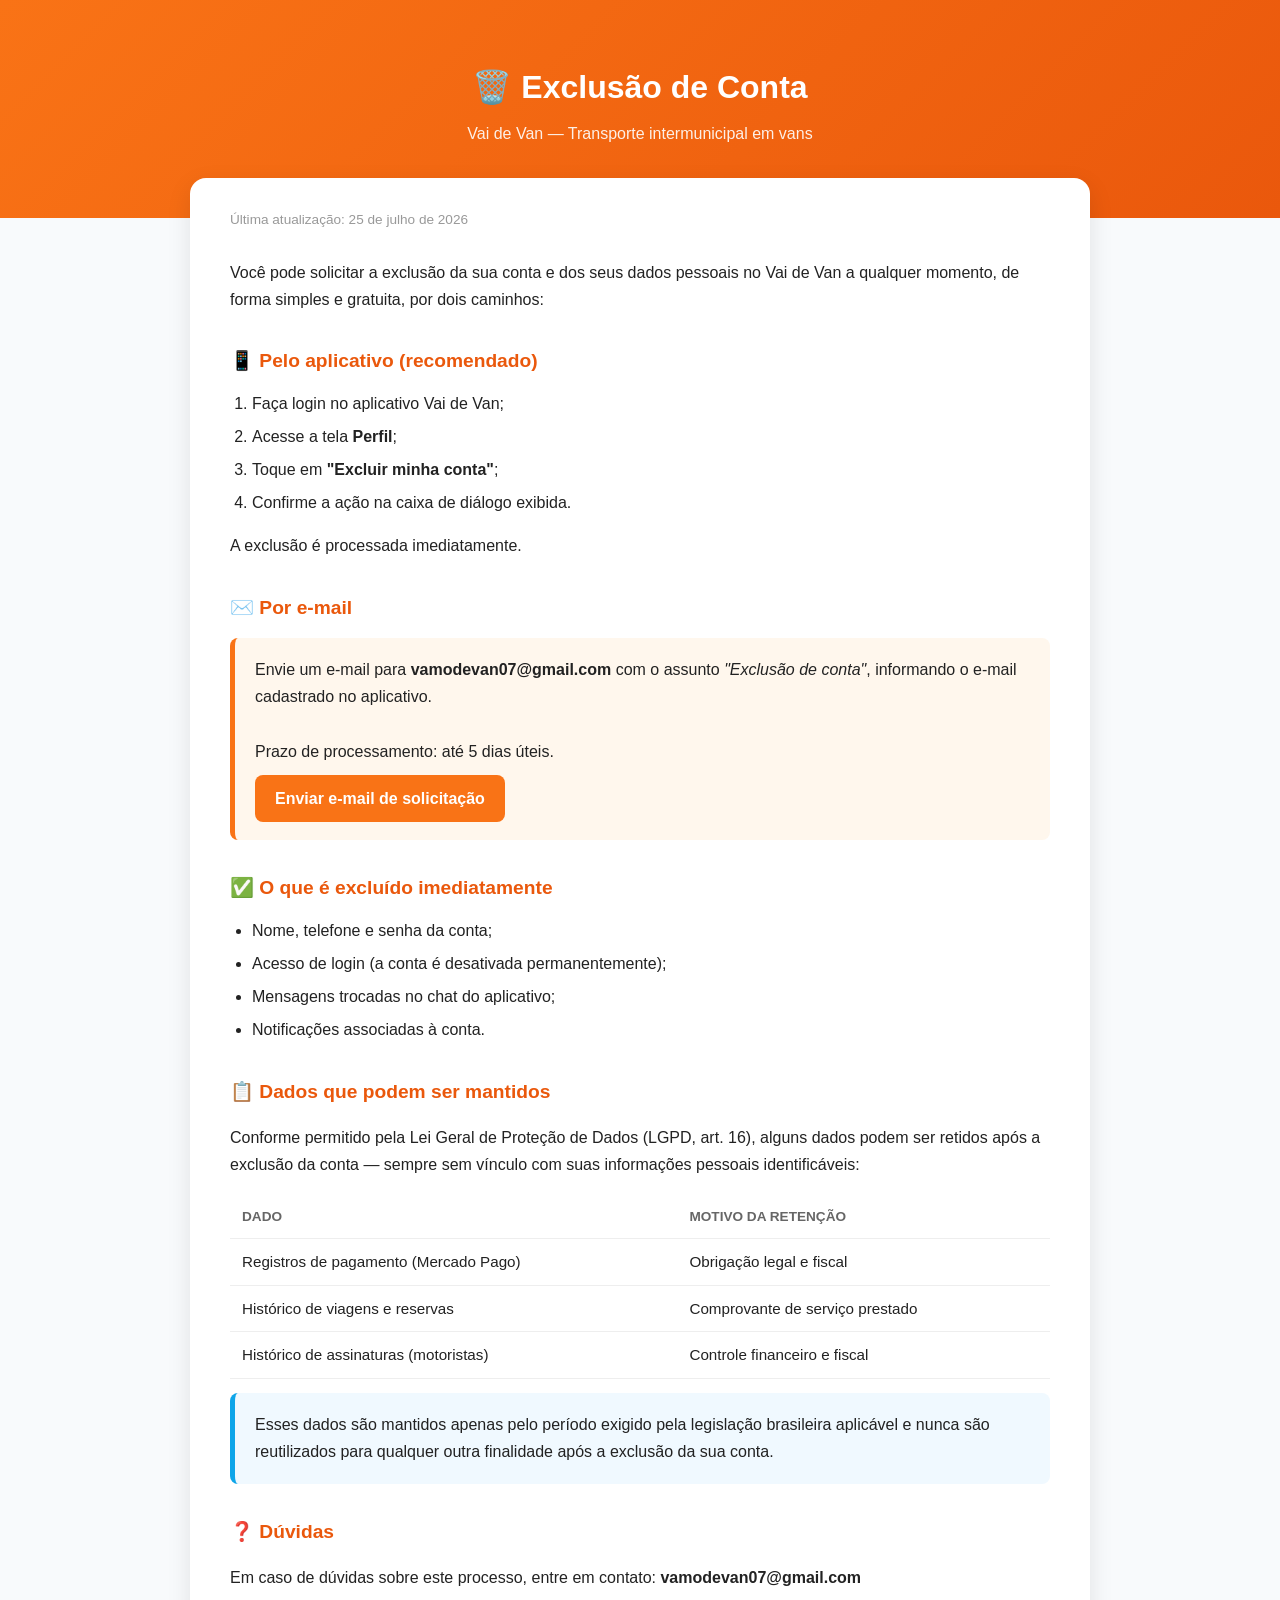
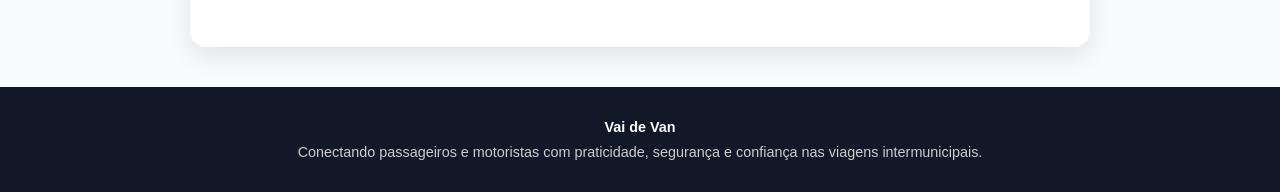
==== delete-account.html @ 592dca37 "adiciona pagina de exclusao de conta" ====
<!DOCTYPE html>
<html lang="pt-BR">
<head>
<meta charset="UTF-8">
<meta name="viewport" content="width=device-width, initial-scale=1">
<title>Exclusão de Conta - Vai de Van</title>
<style>
  * { box-sizing: border-box; }
  body {
    margin: 0;
    font-family: -apple-system, Segoe UI, Roboto, Arial, sans-serif;
    background: #f8fafc;
    color: #222;
    line-height: 1.7;
  }
  header {
    background: linear-gradient(135deg, #f97316, #ea580c);
    color: #fff;
    padding: 60px 20px 70px;
    text-align: center;
  }
  header h1 { margin: 0 0 6px; font-size: 2em; }
  header p { margin: 0; opacity: 0.9; font-size: 1em; }
  .c {
    max-width: 900px;
    margin: -40px auto 40px;
    background: #fff;
    padding: 40px;
    border-radius: 16px;
    box-shadow: 0 8px 24px rgba(0,0,0,.1);
  }
  .updated { color: #999; font-size: 0.85em; margin-top: -10px; margin-bottom: 28px; }
  h2 { color: #ea580c; font-size: 1.2em; margin-top: 32px; margin-bottom: 12px; }
  ol, ul { padding-left: 22px; margin: 10px 0; }
  li { margin-bottom: 6px; }
  .box {
    background: #fff7ed;
    border-left: 5px solid #f97316;
    padding: 18px 20px;
    border-radius: 8px;
    margin: 14px 0;
  }
  .info-box {
    background: #f0f9ff;
    border-left: 5px solid #0ea5e9;
    padding: 18px 20px;
    border-radius: 8px;
    margin: 14px 0;
  }
  .btn {
    display: inline-block;
    background: #f97316;
    color: #fff;
    padding: 10px 20px;
    border-radius: 8px;
    text-decoration: none;
    font-weight: 600;
    margin-top: 10px;
    transition: background 0.2s;
  }
  .btn:hover { background: #ea580c; }
  table { width: 100%; border-collapse: collapse; margin: 14px 0; }
  th, td { text-align: left; padding: 10px 12px; border-bottom: 1px solid #eee; font-size: 0.95em; }
  th { color: #666; font-weight: 600; font-size: 0.85em; text-transform: uppercase; }
  footer { text-align: center; background: #111827; color: #ccc; padding: 28px 20px; font-size: 0.9em; }
  footer strong { color: #fff; }
</style>
</head>
<body>

<header>
  <h1>🗑️ Exclusão de Conta</h1>
  <p>Vai de Van — Transporte intermunicipal em vans</p>
</header>

<div class="c">
  <p class="updated">Última atualização: 25 de julho de 2026</p>

  <p>Você pode solicitar a exclusão da sua conta e dos seus dados pessoais no Vai de Van a qualquer momento, de forma simples e gratuita, por dois caminhos:</p>

  <h2>📱 Pelo aplicativo (recomendado)</h2>
  <ol>
    <li>Faça login no aplicativo Vai de Van;</li>
    <li>Acesse a tela <strong>Perfil</strong>;</li>
    <li>Toque em <strong>"Excluir minha conta"</strong>;</li>
    <li>Confirme a ação na caixa de diálogo exibida.</li>
  </ol>
  <p>A exclusão é processada imediatamente.</p>

  <h2>✉️ Por e-mail</h2>
  <div class="box">
    Envie um e-mail para <strong>vamodevan07@gmail.com</strong> com o assunto <em>"Exclusão de conta"</em>, informando o e-mail cadastrado no aplicativo.
    <br><br>
    Prazo de processamento: até 5 dias úteis.
    <br>
    <a class="btn" href="mailto:vamodevan07@gmail.com?subject=Exclus%C3%A3o%20de%20conta&amp;body=Ol%C3%A1%2C%0D%0A%0D%0AGostaria%20de%20solicitar%20a%20exclus%C3%A3o%20da%20minha%20conta%20no%20aplicativo%20Vai%20de%20Van.%0D%0A%0D%0AE-mail%20cadastrado%20no%20aplicativo%3A%20%5Binforme%20aqui%20o%20e-mail%20usado%20no%20cadastro%5D%0D%0A%0D%0AAguardo%20a%20confirma%C3%A7%C3%A3o%20da%20exclus%C3%A3o.%0D%0A%0D%0AAtenciosamente%2C">Enviar e-mail de solicitação</a>
  </div>

  <h2>✅ O que é excluído imediatamente</h2>
  <ul>
    <li>Nome, telefone e senha da conta;</li>
    <li>Acesso de login (a conta é desativada permanentemente);</li>
    <li>Mensagens trocadas no chat do aplicativo;</li>
    <li>Notificações associadas à conta.</li>
  </ul>

  <h2>📋 Dados que podem ser mantidos</h2>
  <p>Conforme permitido pela Lei Geral de Proteção de Dados (LGPD, art. 16), alguns dados podem ser retidos após a exclusão da conta — sempre sem vínculo com suas informações pessoais identificáveis:</p>

  <table>
    <tr><th>Dado</th><th>Motivo da retenção</th></tr>
    <tr><td>Registros de pagamento (Mercado Pago)</td><td>Obrigação legal e fiscal</td></tr>
    <tr><td>Histórico de viagens e reservas</td><td>Comprovante de serviço prestado</td></tr>
    <tr><td>Histórico de assinaturas (motoristas)</td><td>Controle financeiro e fiscal</td></tr>
  </table>

  <div class="info-box">
    Esses dados são mantidos apenas pelo período exigido pela legislação brasileira aplicável e nunca são reutilizados para qualquer outra finalidade após a exclusão da sua conta.
  </div>

  <h2>❓ Dúvidas</h2>
  <p>Em caso de dúvidas sobre este processo, entre em contato: <strong>vamodevan07@gmail.com</strong></p>
</div>

<footer>
  <strong>Vai de Van</strong><br>
  Conectando passageiros e motoristas com praticidade, segurança e confiança nas viagens intermunicipais.
</footer>

</body>
</html>
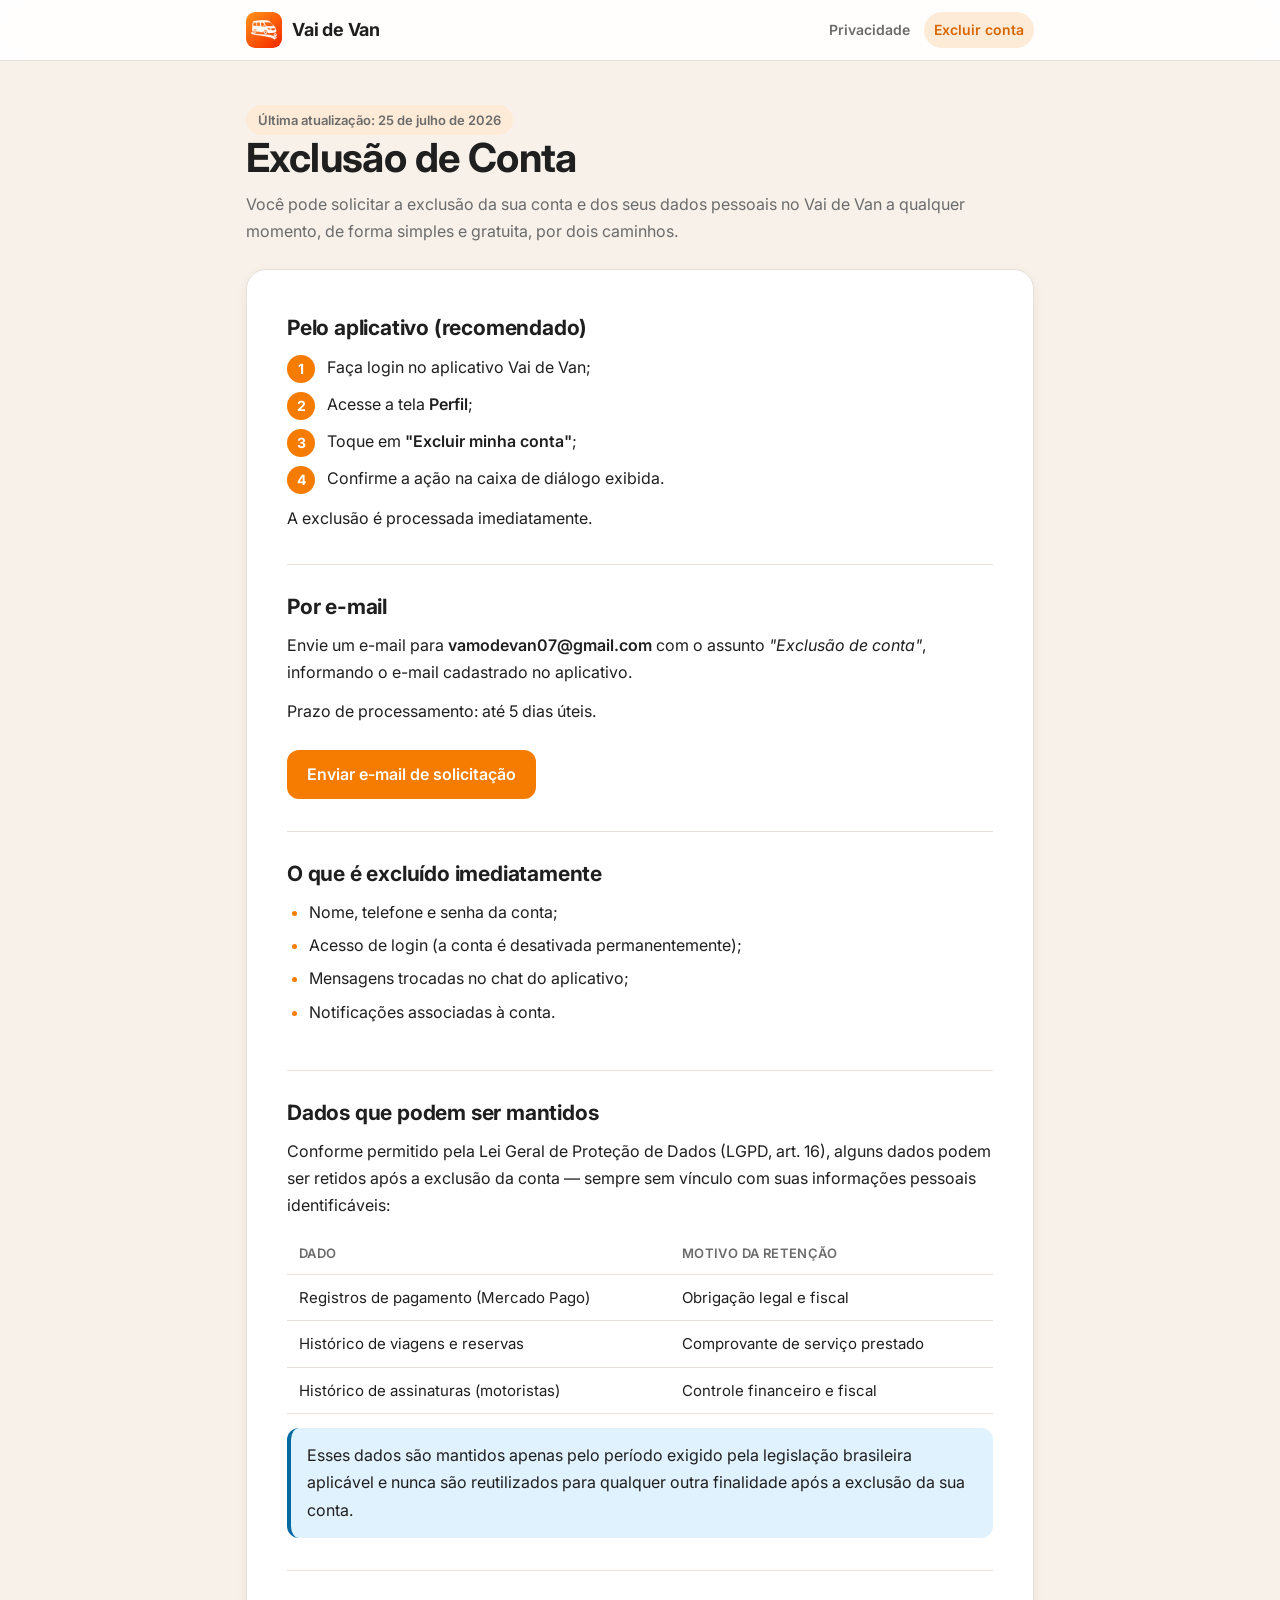
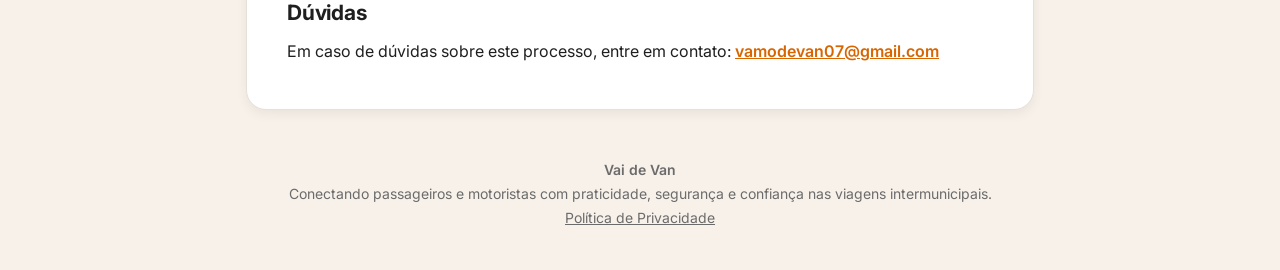
==== commit 13d0a7b8: "Redesenha política de privacidade e exclusão de conta com a identidade do app Mesmas cores do app (l" ====
--- a/delete-account.html
+++ b/delete-account.html
@@ -3,129 +3,77 @@
 <head>
 <meta charset="UTF-8">
 <meta name="viewport" content="width=device-width, initial-scale=1">
+<meta name="theme-color" content="#F57C00">
 <title>Exclusão de Conta - Vai de Van</title>
-<style>
-  * { box-sizing: border-box; }
-  body {
-    margin: 0;
-    font-family: -apple-system, Segoe UI, Roboto, Arial, sans-serif;
-    background: #f8fafc;
-    color: #222;
-    line-height: 1.7;
-  }
-  header {
-    background: linear-gradient(135deg, #f97316, #ea580c);
-    color: #fff;
-    padding: 60px 20px 70px;
-    text-align: center;
-  }
-  header h1 { margin: 0 0 6px; font-size: 2em; }
-  header p { margin: 0; opacity: 0.9; font-size: 1em; }
-  .c {
-    max-width: 900px;
-    margin: -40px auto 40px;
-    background: #fff;
-    padding: 40px;
-    border-radius: 16px;
-    box-shadow: 0 8px 24px rgba(0,0,0,.1);
-  }
-  .updated { color: #999; font-size: 0.85em; margin-top: -10px; margin-bottom: 28px; }
-  h2 { color: #ea580c; font-size: 1.2em; margin-top: 32px; margin-bottom: 12px; }
-  ol, ul { padding-left: 22px; margin: 10px 0; }
-  li { margin-bottom: 6px; }
-  .box {
-    background: #fff7ed;
-    border-left: 5px solid #f97316;
-    padding: 18px 20px;
-    border-radius: 8px;
-    margin: 14px 0;
-  }
-  .info-box {
-    background: #f0f9ff;
-    border-left: 5px solid #0ea5e9;
-    padding: 18px 20px;
-    border-radius: 8px;
-    margin: 14px 0;
-  }
-  .btn {
-    display: inline-block;
-    background: #f97316;
-    color: #fff;
-    padding: 10px 20px;
-    border-radius: 8px;
-    text-decoration: none;
-    font-weight: 600;
-    margin-top: 10px;
-    transition: background 0.2s;
-  }
-  .btn:hover { background: #ea580c; }
-  table { width: 100%; border-collapse: collapse; margin: 14px 0; }
-  th, td { text-align: left; padding: 10px 12px; border-bottom: 1px solid #eee; font-size: 0.95em; }
-  th { color: #666; font-weight: 600; font-size: 0.85em; text-transform: uppercase; }
-  footer { text-align: center; background: #111827; color: #ccc; padding: 28px 20px; font-size: 0.9em; }
-  footer strong { color: #fff; }
-</style>
+<link rel="icon" href="logo.png">
+<link rel="preconnect" href="https://fonts.googleapis.com"><link rel="preconnect" href="https://fonts.gstatic.com" crossorigin>
+<link href="https://fonts.googleapis.com/css2?family=Inter:wght@400;500;600;700&display=swap" rel="stylesheet">
+<link rel="stylesheet" href="style.css?v=2">
 </head>
 <body>
 
-<header>
-  <h1>🗑️ Exclusão de Conta</h1>
-  <p>Vai de Van — Transporte intermunicipal em vans</p>
-</header>
+<header class="topbar"><div class="inner">
+  <a class="brand" href="./"><img src="logo.png" alt="" width="36" height="36"><span>Vai de Van</span></a>
+  <nav><a href="./">Privacidade</a><a href="delete-account.html" aria-current="page">Excluir conta</a></nav>
+</div></header>
 
-<div class="c">
-  <p class="updated">Última atualização: 25 de julho de 2026</p>
-
-  <p>Você pode solicitar a exclusão da sua conta e dos seus dados pessoais no Vai de Van a qualquer momento, de forma simples e gratuita, por dois caminhos:</p>
-
-  <h2>📱 Pelo aplicativo (recomendado)</h2>
-  <ol>
-    <li>Faça login no aplicativo Vai de Van;</li>
-    <li>Acesse a tela <strong>Perfil</strong>;</li>
-    <li>Toque em <strong>"Excluir minha conta"</strong>;</li>
-    <li>Confirme a ação na caixa de diálogo exibida.</li>
-  </ol>
-  <p>A exclusão é processada imediatamente.</p>
-
-  <h2>✉️ Por e-mail</h2>
-  <div class="box">
-    Envie um e-mail para <strong>vamodevan07@gmail.com</strong> com o assunto <em>"Exclusão de conta"</em>, informando o e-mail cadastrado no aplicativo.
-    <br><br>
-    Prazo de processamento: até 5 dias úteis.
-    <br>
-    <a class="btn" href="mailto:vamodevan07@gmail.com?subject=Exclus%C3%A3o%20de%20conta&amp;body=Ol%C3%A1%2C%0D%0A%0D%0AGostaria%20de%20solicitar%20a%20exclus%C3%A3o%20da%20minha%20conta%20no%20aplicativo%20Vai%20de%20Van.%0D%0A%0D%0AE-mail%20cadastrado%20no%20aplicativo%3A%20%5Binforme%20aqui%20o%20e-mail%20usado%20no%20cadastro%5D%0D%0A%0D%0AAguardo%20a%20confirma%C3%A7%C3%A3o%20da%20exclus%C3%A3o.%0D%0A%0D%0AAtenciosamente%2C">Enviar e-mail de solicitação</a>
-  </div>
-
-  <h2>✅ O que é excluído imediatamente</h2>
-  <ul>
-    <li>Nome, telefone e senha da conta;</li>
-    <li>Acesso de login (a conta é desativada permanentemente);</li>
-    <li>Mensagens trocadas no chat do aplicativo;</li>
-    <li>Notificações associadas à conta.</li>
-  </ul>
-
-  <h2>📋 Dados que podem ser mantidos</h2>
-  <p>Conforme permitido pela Lei Geral de Proteção de Dados (LGPD, art. 16), alguns dados podem ser retidos após a exclusão da conta — sempre sem vínculo com suas informações pessoais identificáveis:</p>
-
-  <table>
-    <tr><th>Dado</th><th>Motivo da retenção</th></tr>
-    <tr><td>Registros de pagamento (Mercado Pago)</td><td>Obrigação legal e fiscal</td></tr>
-    <tr><td>Histórico de viagens e reservas</td><td>Comprovante de serviço prestado</td></tr>
-    <tr><td>Histórico de assinaturas (motoristas)</td><td>Controle financeiro e fiscal</td></tr>
-  </table>
-
-  <div class="info-box">
-    Esses dados são mantidos apenas pelo período exigido pela legislação brasileira aplicável e nunca são reutilizados para qualquer outra finalidade após a exclusão da sua conta.
-  </div>
-
-  <h2>❓ Dúvidas</h2>
-  <p>Em caso de dúvidas sobre este processo, entre em contato: <strong>vamodevan07@gmail.com</strong></p>
+<div class="hero">
+  <p class="eyebrow">Última atualização: 25 de julho de 2026</p>
+  <h1>Exclusão de Conta</h1>
+  <p>Você pode solicitar a exclusão da sua conta e dos seus dados pessoais no Vai de Van a qualquer momento, de forma simples e gratuita, por dois caminhos.</p>
 </div>
 
-<footer>
-  <strong>Vai de Van</strong><br>
-  Conectando passageiros e motoristas com praticidade, segurança e confiança nas viagens intermunicipais.
-</footer>
+<main>
+  <div class="card">
+    <section>
+      <h2>Pelo aplicativo (recomendado)</h2>
+      <ol class="steps">
+        <li>Faça login no aplicativo Vai de Van;</li>
+        <li>Acesse a tela <strong>Perfil</strong>;</li>
+        <li>Toque em <strong>"Excluir minha conta"</strong>;</li>
+        <li>Confirme a ação na caixa de diálogo exibida.</li>
+      </ol>
+      <p>A exclusão é processada imediatamente.</p>
+    </section>
 
+    <section>
+      <h2>Por e-mail</h2>
+      <p>Envie um e-mail para <strong>vamodevan07@gmail.com</strong> com o assunto <em>"Exclusão de conta"</em>, informando o e-mail cadastrado no aplicativo.</p>
+      <p>Prazo de processamento: até 5 dias úteis.</p>
+      <a class="btn" href="mailto:vamodevan07@gmail.com?subject=Exclus%C3%A3o%20de%20conta&amp;body=Ol%C3%A1%2C%0D%0A%0D%0AGostaria%20de%20solicitar%20a%20exclus%C3%A3o%20da%20minha%20conta%20no%20aplicativo%20Vai%20de%20Van.%0D%0A%0D%0AE-mail%20cadastrado%20no%20aplicativo%3A%20%5Binforme%20aqui%20o%20e-mail%20usado%20no%20cadastro%5D%0D%0A%0D%0AAguardo%20a%20confirma%C3%A7%C3%A3o%20da%20exclus%C3%A3o.%0D%0A%0D%0AAtenciosamente%2C">Enviar e-mail de solicitação</a>
+    </section>
+
+    <section>
+      <h2>O que é excluído imediatamente</h2>
+      <ul>
+        <li>Nome, telefone e senha da conta;</li>
+        <li>Acesso de login (a conta é desativada permanentemente);</li>
+        <li>Mensagens trocadas no chat do aplicativo;</li>
+        <li>Notificações associadas à conta.</li>
+      </ul>
+    </section>
+
+    <section>
+      <h2>Dados que podem ser mantidos</h2>
+      <p>Conforme permitido pela Lei Geral de Proteção de Dados (LGPD, art. 16), alguns dados podem ser retidos após a exclusão da conta — sempre sem vínculo com suas informações pessoais identificáveis:</p>
+      <div class="table-wrap">
+        <table>
+          <tr><th>Dado</th><th>Motivo da retenção</th></tr>
+          <tr><td>Registros de pagamento (Mercado Pago)</td><td>Obrigação legal e fiscal</td></tr>
+          <tr><td>Histórico de viagens e reservas</td><td>Comprovante de serviço prestado</td></tr>
+          <tr><td>Histórico de assinaturas (motoristas)</td><td>Controle financeiro e fiscal</td></tr>
+        </table>
+      </div>
+      <div class="note info">Esses dados são mantidos apenas pelo período exigido pela legislação brasileira aplicável e nunca são reutilizados para qualquer outra finalidade após a exclusão da sua conta.</div>
+    </section>
+
+    <section>
+      <h2>Dúvidas</h2>
+      <p>Em caso de dúvidas sobre este processo, entre em contato: <a href="mailto:vamodevan07@gmail.com"><strong>vamodevan07@gmail.com</strong></a></p>
+    </section>
+  </div>
+</main>
+
+<footer><strong>Vai de Van</strong><br>Conectando passageiros e motoristas com praticidade, segurança e confiança nas viagens intermunicipais.<br><a href="./">Política de Privacidade</a></footer>
 </body>
 </html>
--- a/style.css
+++ b/style.css
@@ -0,0 +1,133 @@
+/* Identidade do app Vai de Van (mesmas cores do tema do app e dos e-mails). */
+:root {
+  --primary: #F57C00;
+  --primary-dark: #D86500;
+  --primary-soft: #FDEBD7;
+  --bg: #F7F1EA;
+  --surface: #FFFFFF;
+  --text: #1F1F1F;
+  --muted: #6B6B6B;
+  --border: #E7E0D8;
+  --info: #0369A1;
+  --info-soft: #E0F2FE;
+}
+
+* { box-sizing: border-box; }
+html { scroll-behavior: smooth; scroll-padding-top: 84px; -webkit-text-size-adjust: 100%; }
+body {
+  margin: 0;
+  background: var(--bg);
+  color: var(--text);
+  font-family: Inter, system-ui, -apple-system, "Segoe UI", Roboto, Arial, sans-serif;
+  font-size: 16px;
+  line-height: 1.7;
+}
+
+/* Barra superior */
+.topbar {
+  position: sticky; top: 0; z-index: 10;
+  background: rgba(255, 255, 255, .92);
+  backdrop-filter: saturate(1.4) blur(8px);
+  -webkit-backdrop-filter: saturate(1.4) blur(8px);
+  border-bottom: 1px solid var(--border);
+}
+.topbar .inner {
+  max-width: 820px; margin: 0 auto; padding: 12px 16px;
+  display: flex; align-items: center; justify-content: space-between; gap: 12px;
+}
+.brand { display: flex; align-items: center; gap: 10px; color: var(--text); text-decoration: none; }
+.brand img { width: 36px; height: 36px; border-radius: 9px; }
+.brand span { font-weight: 700; font-size: 18px; letter-spacing: -.2px; }
+.topbar nav { display: flex; gap: 4px; }
+.topbar nav a {
+  color: var(--muted); text-decoration: none; font-size: 14px; font-weight: 600;
+  padding: 6px 10px; border-radius: 999px; white-space: nowrap;
+}
+.topbar nav a:hover { color: var(--primary-dark); }
+.topbar nav a[aria-current="page"] { color: var(--primary-dark); background: var(--primary-soft); }
+
+/* Cabeçalho da página */
+.hero { max-width: 820px; margin: 0 auto; padding: 44px 16px 24px; }
+.eyebrow {
+  display: inline-block; margin: 0 0 12px; padding: 4px 12px; border-radius: 999px;
+  background: var(--primary-soft); color: var(--primary-dark);
+  font-size: 13px; font-weight: 600;
+}
+.hero h1 { margin: 0 0 10px; font-size: clamp(28px, 6vw, 40px); line-height: 1.15; letter-spacing: -.6px; }
+.hero p { margin: 0; color: var(--muted); }
+
+/* Conteúdo */
+main { max-width: 820px; margin: 0 auto; padding: 0 16px 48px; }
+.card {
+  background: var(--surface); border: 1px solid var(--border); border-radius: 20px;
+  box-shadow: 0 4px 12px rgba(0, 0, 0, .06);
+  padding: clamp(22px, 5vw, 40px);
+}
+.card + .card { margin-top: 20px; }
+
+.toc h2 { margin: 0 0 12px; font-size: 15px; text-transform: uppercase; letter-spacing: .6px; color: var(--muted); border: 0; padding: 0; }
+.toc ol { margin: 0; padding: 0; list-style: none; display: grid; grid-template-columns: repeat(auto-fill, minmax(140px, 1fr)); gap: 2px 16px; }
+.toc a { display: flex; gap: 6px; padding: 6px 0; color: var(--text); text-decoration: none; font-weight: 500; }
+.toc a:hover { color: var(--primary-dark); }
+.toc a span { flex: 0 0 22px; color: var(--primary); font-weight: 700; }
+
+section { padding: 4px 0; }
+section + section { margin-top: 28px; padding-top: 28px; border-top: 1px solid var(--border); }
+h2 { margin: 0 0 12px; font-size: 21px; line-height: 1.3; letter-spacing: -.2px; }
+h2 .n { color: var(--primary); margin-right: 6px; }
+p { margin: 0 0 12px; }
+p:last-child { margin-bottom: 0; }
+ul, ol { margin: 0 0 12px; padding-left: 22px; }
+li { margin-bottom: 6px; }
+li::marker { color: var(--primary); }
+a { color: var(--primary-dark); }
+b, strong { font-weight: 600; }
+code, .perm { font-family: ui-monospace, SFMono-Regular, Consolas, monospace; font-size: .9em; background: var(--bg); padding: 2px 6px; border-radius: 6px; }
+
+.note {
+  margin: 14px 0 0; padding: 14px 16px; border-radius: 12px;
+  background: var(--primary-soft); border-left: 4px solid var(--primary);
+}
+.note.info { background: var(--info-soft); border-left-color: var(--info); }
+
+.btn {
+  display: inline-block; margin-top: 12px; padding: 11px 20px; border-radius: 12px;
+  background: var(--primary); color: #fff; text-decoration: none; font-weight: 600;
+}
+.btn:hover { background: var(--primary-dark); }
+
+.steps { counter-reset: s; list-style: none; padding: 0; }
+.steps li { counter-increment: s; position: relative; padding-left: 40px; margin-bottom: 10px; }
+.steps li::before {
+  content: counter(s); position: absolute; left: 0; top: 1px;
+  width: 28px; height: 28px; border-radius: 50%;
+  background: var(--primary); color: #fff; font-weight: 700; font-size: 14px;
+  display: flex; align-items: center; justify-content: center;
+}
+
+.table-wrap { overflow-x: auto; margin: 12px 0; }
+table { width: 100%; border-collapse: collapse; font-size: 15px; }
+th, td { text-align: left; padding: 10px 12px; border-bottom: 1px solid var(--border); vertical-align: top; }
+th { font-size: 13px; text-transform: uppercase; letter-spacing: .4px; color: var(--muted); font-weight: 600; }
+
+footer {
+  max-width: 820px; margin: 0 auto; padding: 0 16px 40px;
+  color: var(--muted); font-size: 14px; text-align: center;
+}
+footer a { color: var(--muted); }
+
+.to-top {
+  position: fixed; right: 16px; bottom: 16px;
+  width: 44px; height: 44px; border-radius: 50%;
+  background: var(--primary); color: #fff; text-decoration: none; font-size: 20px;
+  display: flex; align-items: center; justify-content: center;
+  box-shadow: 0 6px 16px rgba(245, 124, 0, .35);
+}
+
+@media (max-width: 480px) {
+  .brand span { font-size: 16px; }
+  .topbar nav a { padding: 6px 8px; font-size: 13px; }
+  .hero { padding-top: 32px; }
+  .toc a { font-size: 14px; gap: 4px; }
+  .toc a span { flex-basis: 20px; }
+}
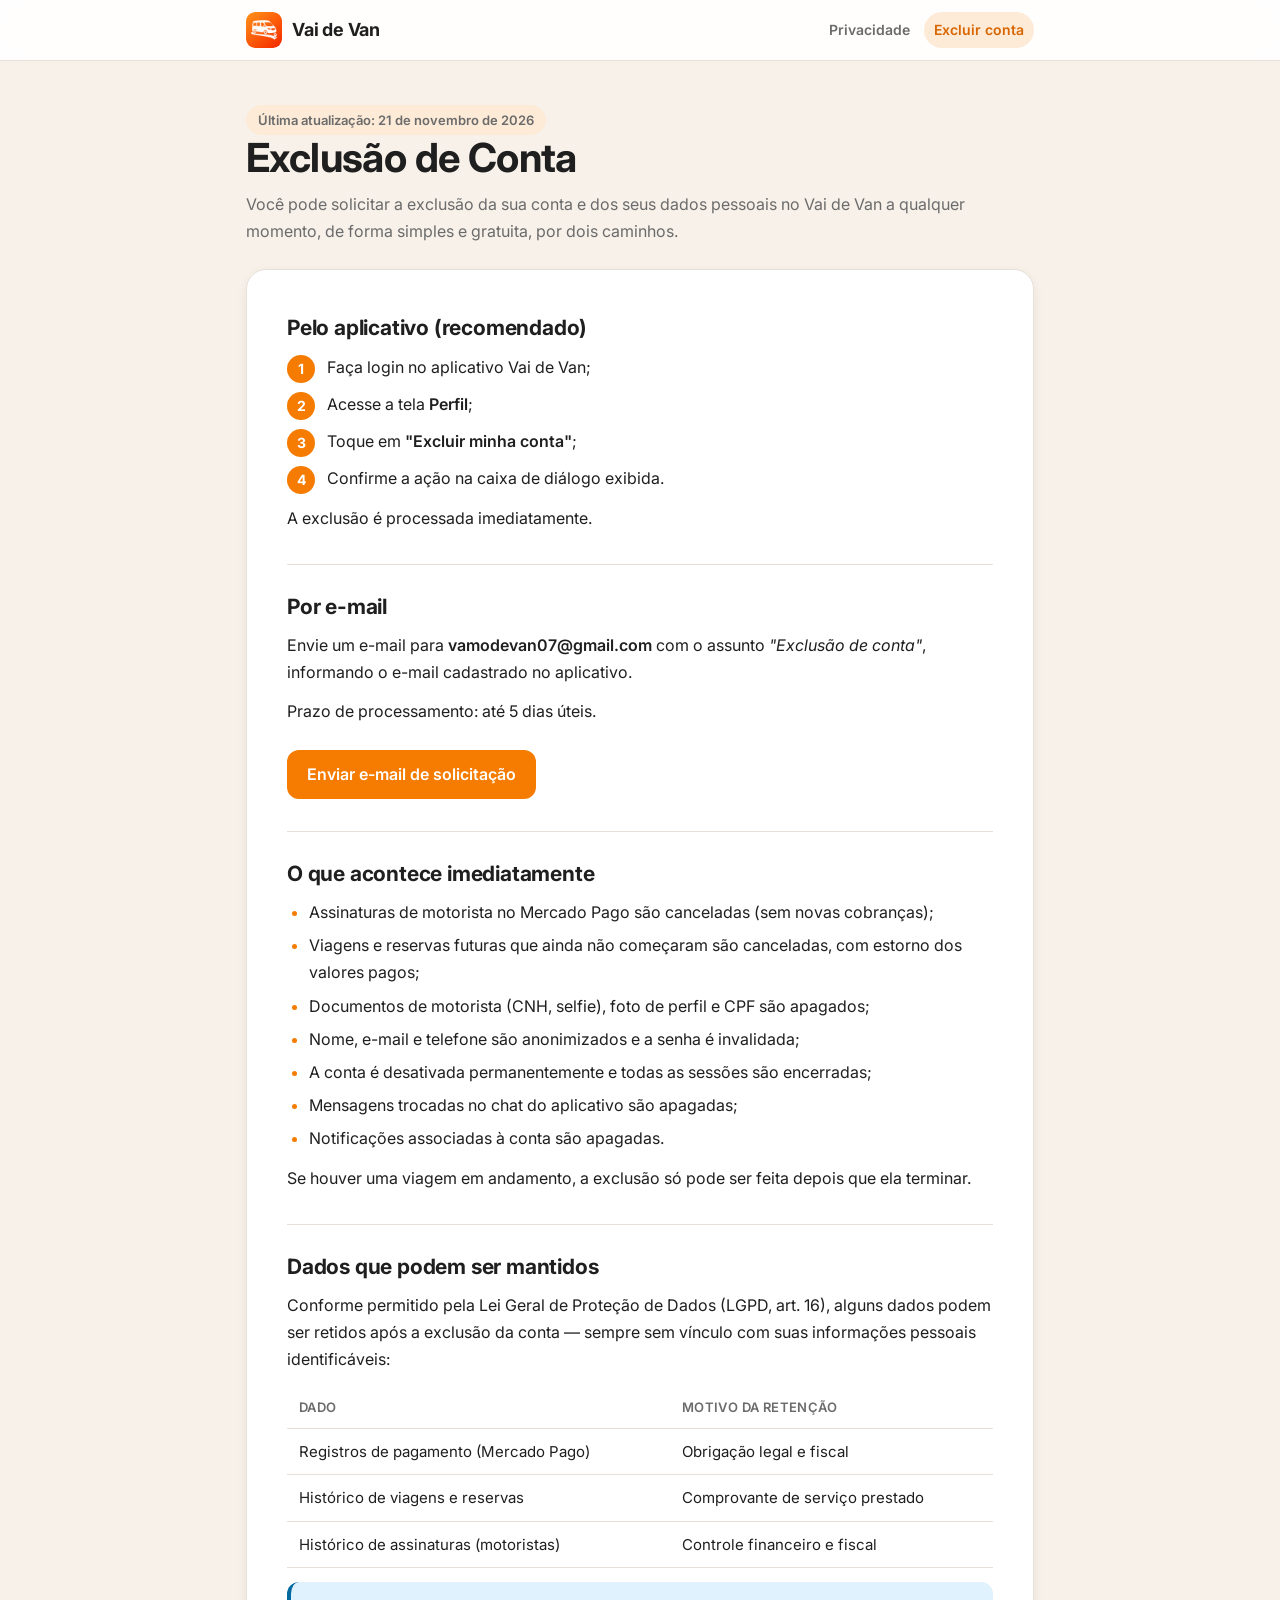
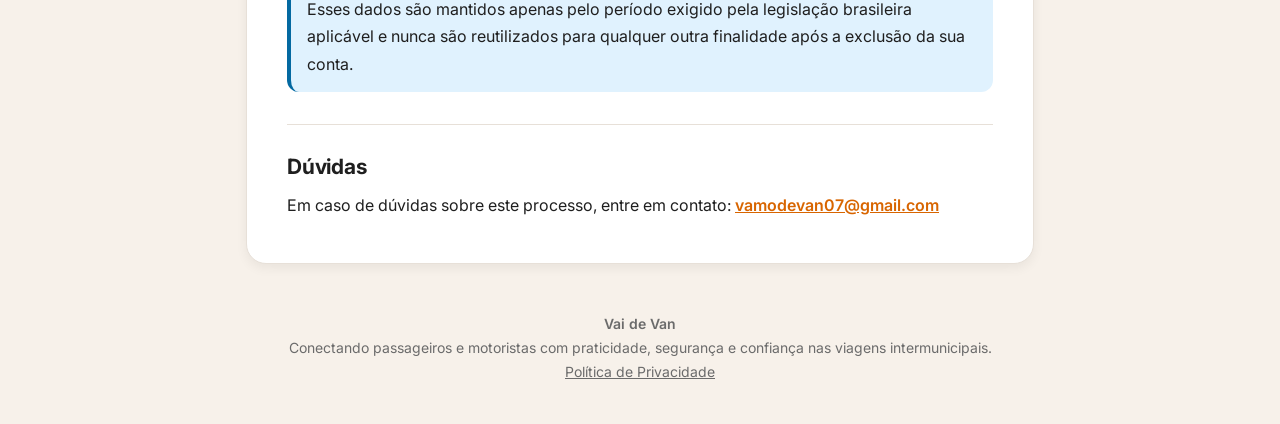
==== commit bbd29798: "Atualiza a política de privacidade para o que o app faz hoje Login com Google (nome, e-mail e identi" ====
--- a/delete-account.html
+++ b/delete-account.html
@@ -18,7 +18,7 @@
 </div></header>
 
 <div class="hero">
-  <p class="eyebrow">Última atualização: 25 de julho de 2026</p>
+  <p class="eyebrow">Última atualização: 21 de novembro de 2026</p>
   <h1>Exclusão de Conta</h1>
   <p>Você pode solicitar a exclusão da sua conta e dos seus dados pessoais no Vai de Van a qualquer momento, de forma simples e gratuita, por dois caminhos.</p>
 </div>
@@ -44,13 +44,17 @@
     </section>
 
     <section>
-      <h2>O que é excluído imediatamente</h2>
+      <h2>O que acontece imediatamente</h2>
       <ul>
-        <li>Nome, telefone e senha da conta;</li>
-        <li>Acesso de login (a conta é desativada permanentemente);</li>
-        <li>Mensagens trocadas no chat do aplicativo;</li>
-        <li>Notificações associadas à conta.</li>
+        <li>Assinaturas de motorista no Mercado Pago são canceladas (sem novas cobranças);</li>
+        <li>Viagens e reservas futuras que ainda não começaram são canceladas, com estorno dos valores pagos;</li>
+        <li>Documentos de motorista (CNH, selfie), foto de perfil e CPF são apagados;</li>
+        <li>Nome, e-mail e telefone são anonimizados e a senha é invalidada;</li>
+        <li>A conta é desativada permanentemente e todas as sessões são encerradas;</li>
+        <li>Mensagens trocadas no chat do aplicativo são apagadas;</li>
+        <li>Notificações associadas à conta são apagadas.</li>
       </ul>
+      <p>Se houver uma viagem em andamento, a exclusão só pode ser feita depois que ela terminar.</p>
     </section>
 
     <section>
